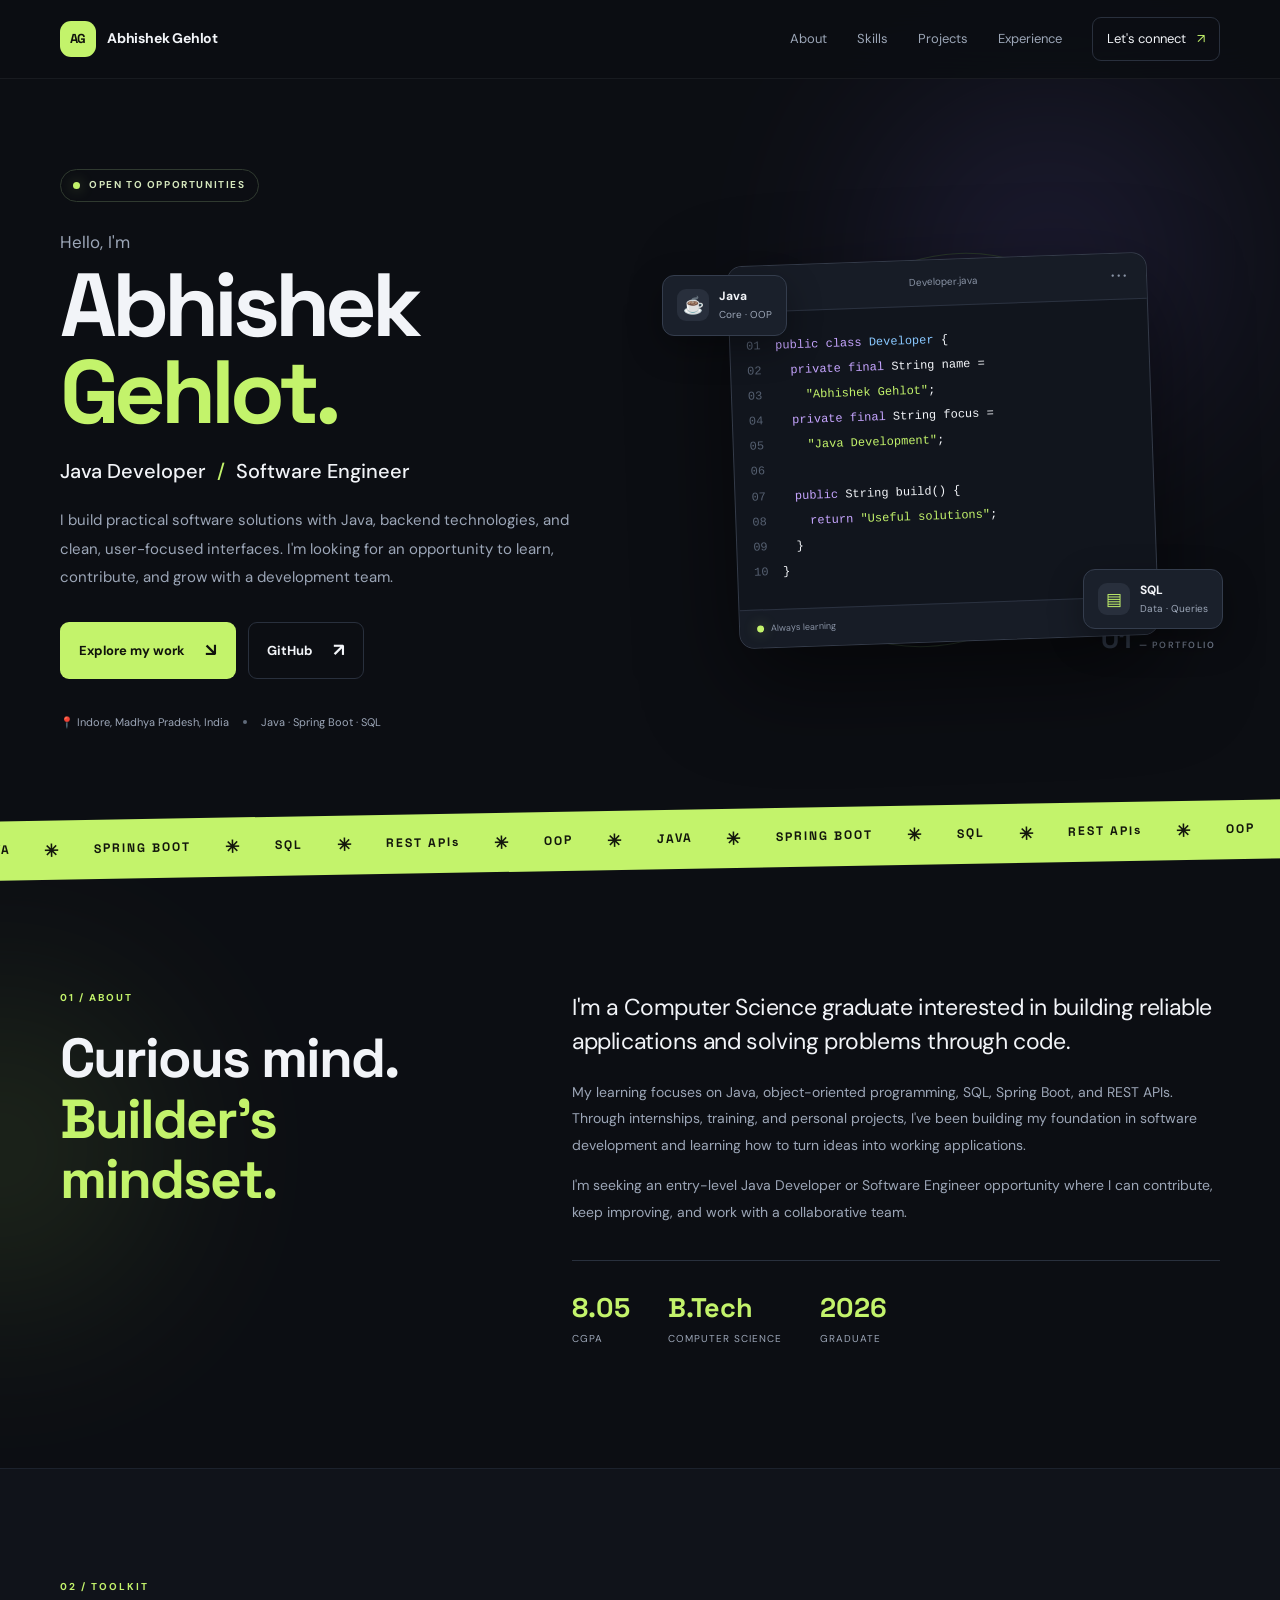
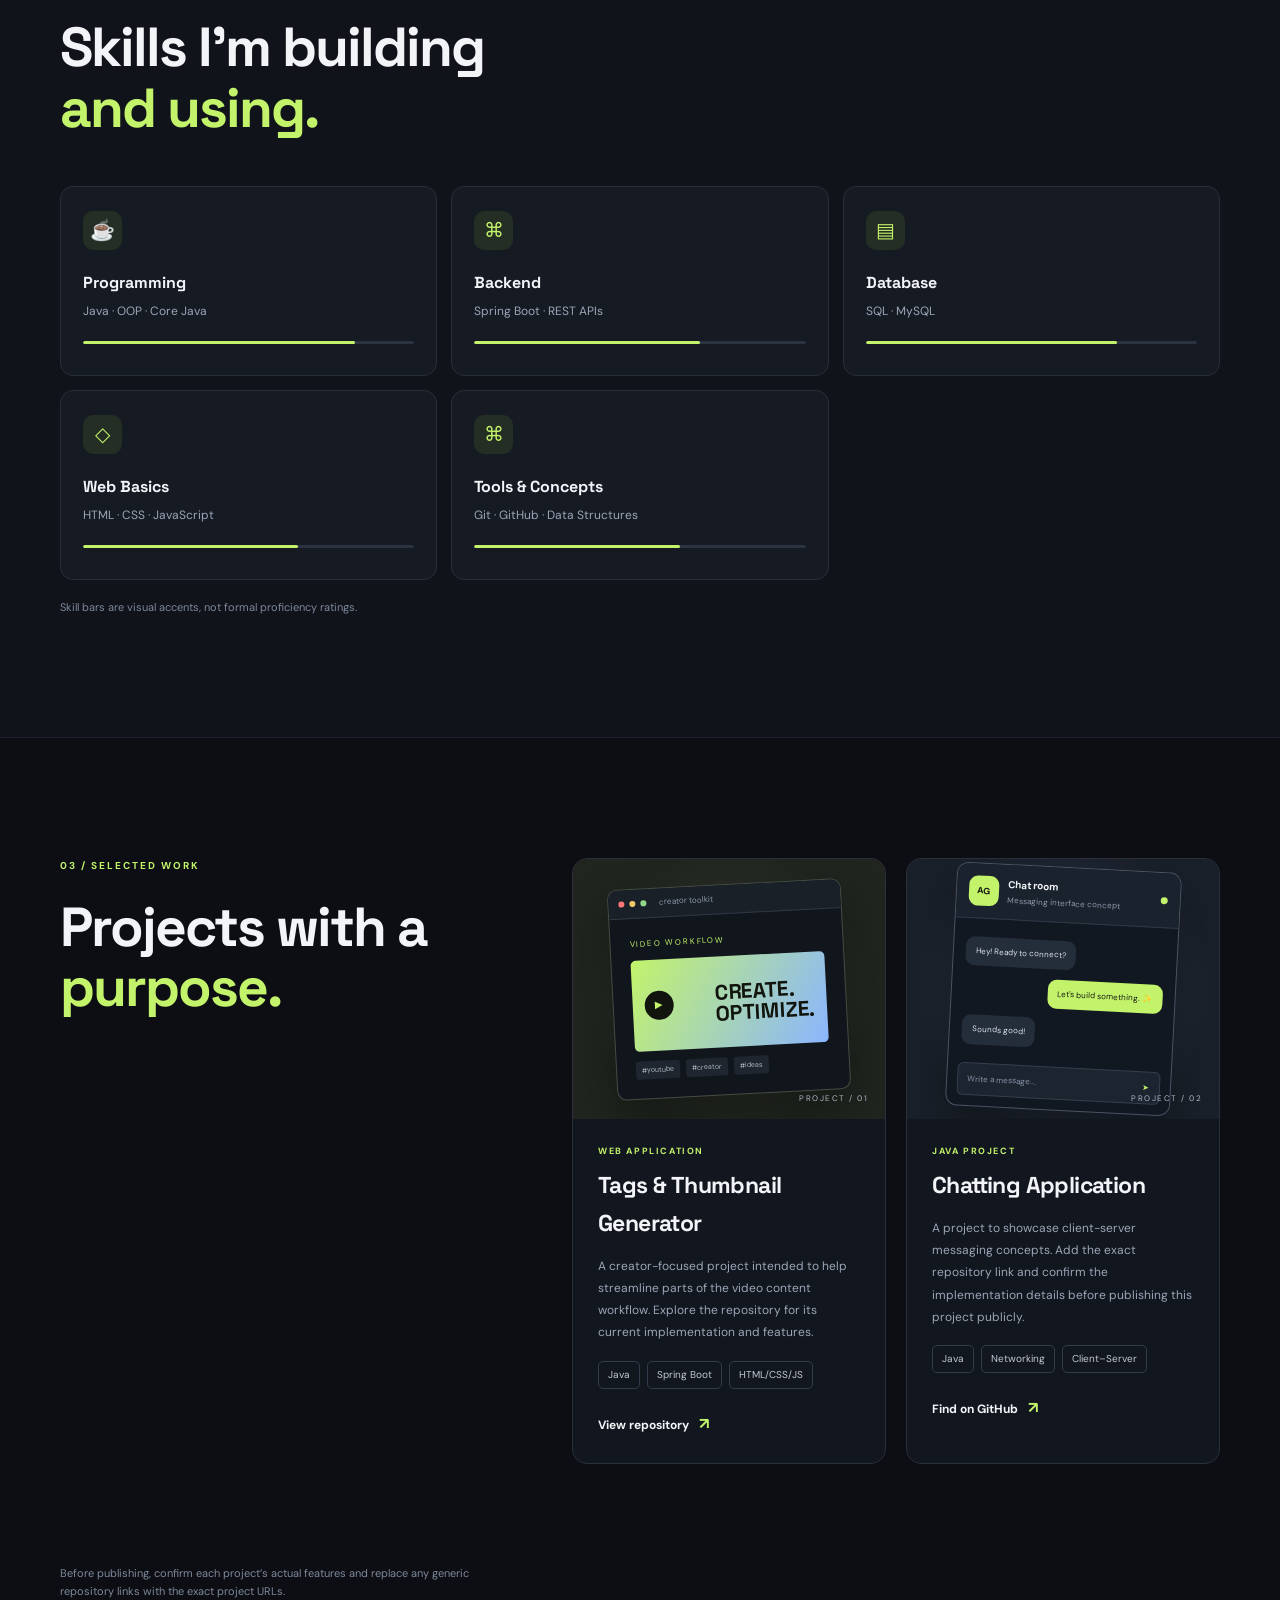
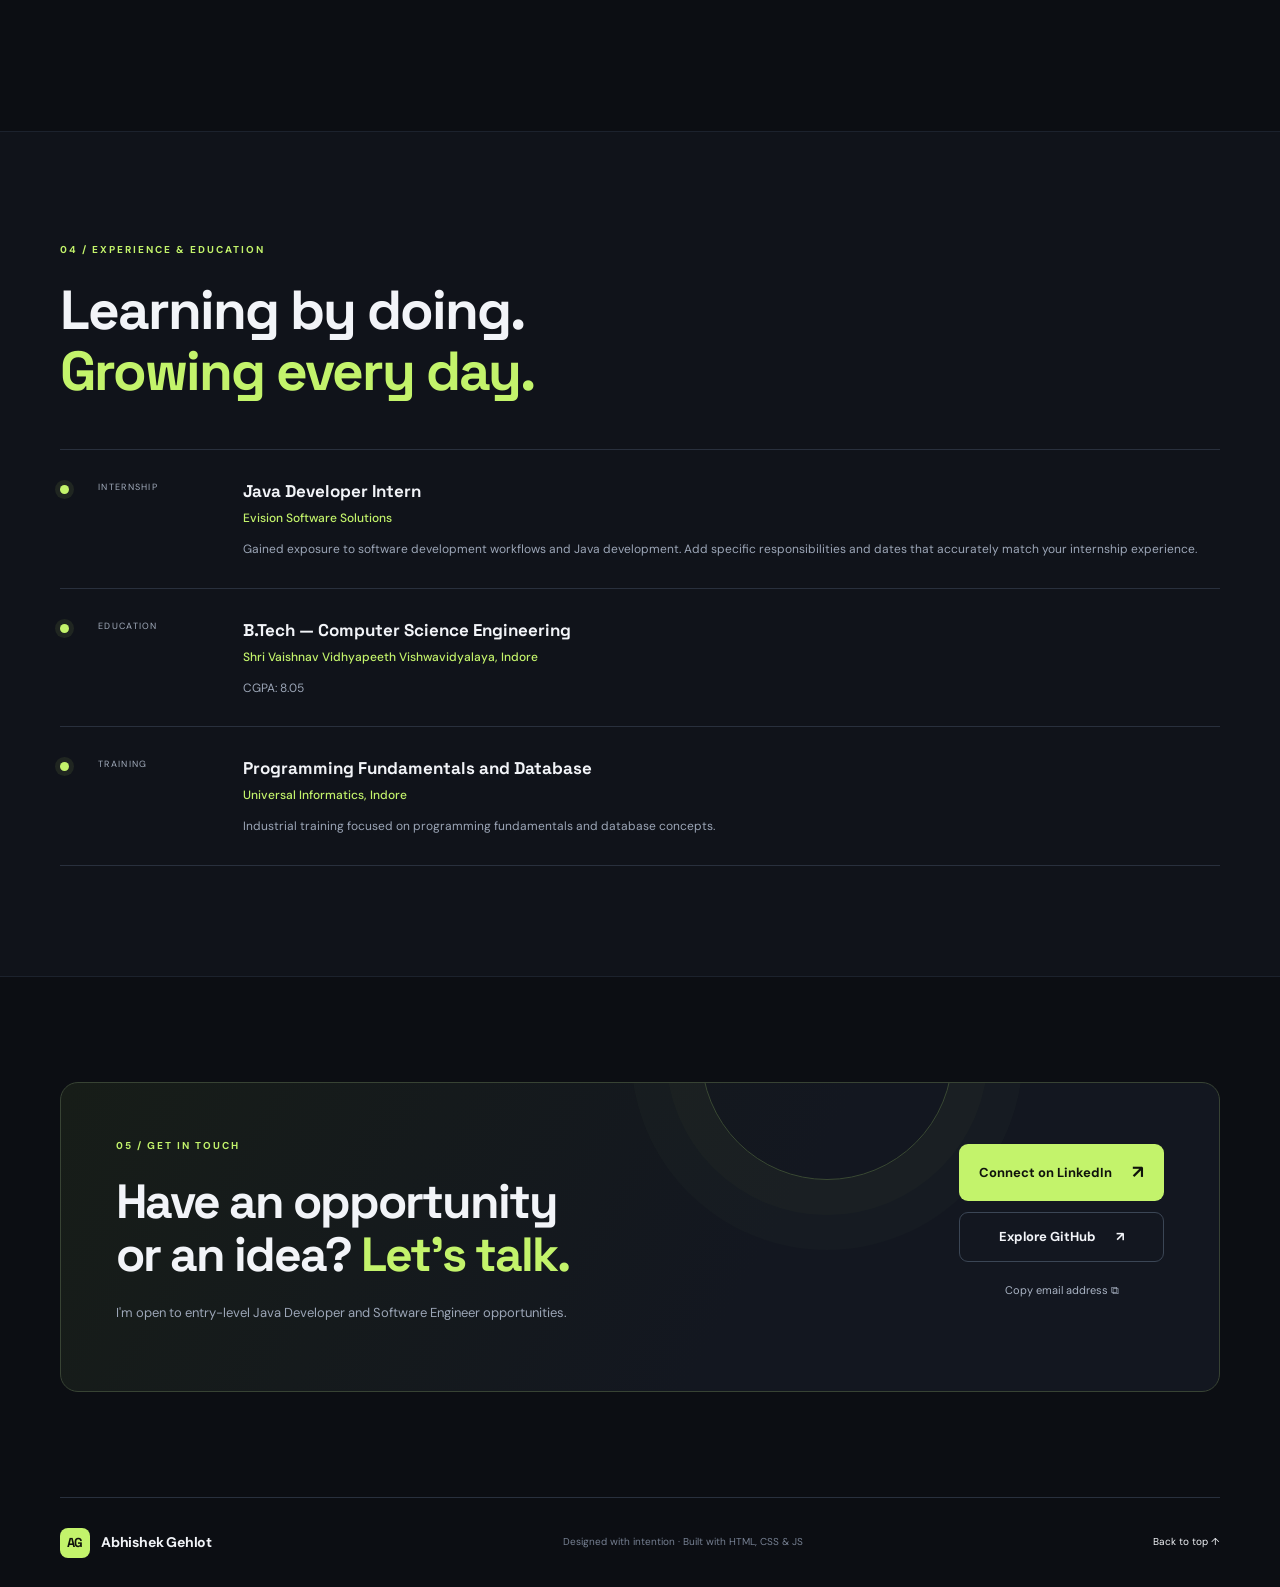
==== index.html @ 18deddd0 "Add files via upload" ====
<!DOCTYPE html>
<html lang="en">
<head>
  <meta charset="UTF-8" />
  <meta name="viewport" content="width=device-width, initial-scale=1.0" />
  <meta name="description" content="Abhishek Gehlot — Java Developer portfolio, skills, projects, and contact information." />
  <title>Abhishek Gehlot | Java Developer</title>
  <link rel="preconnect" href="https://fonts.googleapis.com">
  <link rel="preconnect" href="https://fonts.gstatic.com" crossorigin>
  <link href="https://fonts.googleapis.com/css2?family=DM+Sans:wght@400;500;600;700&family=Space+Grotesk:wght@400;500;600;700&display=swap" rel="stylesheet">
  <link rel="stylesheet" href="style.css" />
</head>
<body>
  <div class="page-glow glow-one"></div>
  <div class="page-glow glow-two"></div>
  <header class="site-header">
    <nav class="nav container" aria-label="Main navigation">
      <a class="brand" href="#home" aria-label="Abhishek Gehlot home"><span class="brand-mark">AG</span><span>Abhishek Gehlot</span></a>
      <button class="menu-toggle" id="menuToggle" aria-label="Open navigation" aria-expanded="false">☰</button>
      <div class="nav-links" id="navLinks">
        <a href="#about">About</a><a href="#skills">Skills</a><a href="#projects">Projects</a><a href="#experience">Experience</a>
        <a class="nav-cta" href="#contact">Let's connect <span>↗</span></a>
      </div>
    </nav>
  </header>

  <main>
    <section class="hero container" id="home">
      <div class="hero-copy">
        <div class="eyebrow"><span class="status-dot"></span> OPEN TO OPPORTUNITIES</div>
        <p class="hero-intro">Hello, I'm</p>
        <h1>Abhishek<br><span>Gehlot.</span></h1>
        <h2>Java Developer <span class="slash">/</span> Software Engineer</h2>
        <p class="hero-description">I build practical software solutions with Java, backend technologies, and clean, user-focused interfaces. I'm looking for an opportunity to learn, contribute, and grow with a development team.</p>
        <div class="hero-actions">
          <a class="button button-primary" href="#projects">Explore my work <span>↘</span></a>
          <a class="button button-quiet" href="https://github.com/abhishek-gehlot" target="_blank" rel="noreferrer">GitHub <span>↗</span></a>
        </div>
        <div class="hero-meta"><span>📍 Indore, Madhya Pradesh, India</span><span class="meta-divider"></span><span>Java · Spring Boot · SQL</span></div>
      </div>
      <div class="hero-art" aria-label="Decorative developer code card">
        <div class="orbit orbit-a"></div><div class="orbit orbit-b"></div>
        <div class="code-card">
          <div class="code-card-top"><div class="window-dots"><i></i><i></i><i></i></div><span>Developer.java</span><span class="code-menu">•••</span></div>
          <div class="code-body">
            <div><span class="line-no">01</span><span class="purple">public class</span> <span class="blue">Developer</span> {</div>
            <div><span class="line-no">02</span>&nbsp;&nbsp;<span class="purple">private final</span> String name =</div>
            <div><span class="line-no">03</span>&nbsp;&nbsp;&nbsp;&nbsp;<span class="green">"Abhishek Gehlot"</span>;</div>
            <div><span class="line-no">04</span>&nbsp;&nbsp;<span class="purple">private final</span> String focus =</div>
            <div><span class="line-no">05</span>&nbsp;&nbsp;&nbsp;&nbsp;<span class="green">"Java Development"</span>;</div>
            <div><span class="line-no">06</span></div>
            <div><span class="line-no">07</span>&nbsp;&nbsp;<span class="purple">public</span> String build() {</div>
            <div><span class="line-no">08</span>&nbsp;&nbsp;&nbsp;&nbsp;<span class="purple">return</span> <span class="green">"Useful solutions"</span>;</div>
            <div><span class="line-no">09</span>&nbsp;&nbsp;}</div>
            <div><span class="line-no">10</span>}</div>
          </div>
          <div class="code-card-bottom"><span><b class="pulse"></b> Always learning</span><span>UTF-8&nbsp; Java</span></div>
        </div>
        <div class="floating-chip chip-java"><span class="chip-icon">☕</span><span><b>Java</b><small>Core · OOP</small></span></div>
        <div class="floating-chip chip-sql"><span class="chip-icon">▤</span><span><b>SQL</b><small>Data · Queries</small></span></div>
        <div class="hero-number">01 <span>— PORTFOLIO</span></div>
      </div>
    </section>

    <section class="ticker" aria-label="Core technologies"><div class="ticker-track"><span>JAVA</span><i>✳</i><span>SPRING BOOT</span><i>✳</i><span>SQL</span><i>✳</i><span>REST APIs</span><i>✳</i><span>OOP</span><i>✳</i><span>JAVA</span><i>✳</i><span>SPRING BOOT</span><i>✳</i><span>SQL</span><i>✳</i><span>REST APIs</span><i>✳</i><span>OOP</span><i>✳</i></div></section>

    <section class="section container" id="about">
      <div class="section-heading"><p class="section-index">01 / ABOUT</p><h2>Curious mind.<br><span>Builder's mindset.</span></h2></div>
      <div class="about-content">
        <p class="about-lead">I'm a Computer Science graduate interested in building reliable applications and solving problems through code.</p>
        <p>My learning focuses on Java, object-oriented programming, SQL, Spring Boot, and REST APIs. Through internships, training, and personal projects, I've been building my foundation in software development and learning how to turn ideas into working applications.</p>
        <p>I'm seeking an entry-level Java Developer or Software Engineer opportunity where I can contribute, keep improving, and work with a collaborative team.</p>
        <div class="about-facts"><div><span class="fact-number">8.05</span><span class="fact-label">CGPA</span></div><div><span class="fact-number">B.Tech</span><span class="fact-label">Computer Science</span></div><div><span class="fact-number">2026</span><span class="fact-label">Graduate</span></div></div>
      </div>
    </section>

    <section class="section section-muted" id="skills">
      <div class="container">
        <div class="section-heading"><p class="section-index">02 / TOOLKIT</p><h2>Skills I’m building<br><span>and using.</span></h2></div>
        <div class="skills-grid">
          <article class="skill-card"><div class="skill-icon">☕</div><h3>Programming</h3><p>Java · OOP · Core Java</p><div class="skill-line"><span style="width:82%"></span></div></article>
          <article class="skill-card"><div class="skill-icon">⌘</div><h3>Backend</h3><p>Spring Boot · REST APIs</p><div class="skill-line"><span style="width:68%"></span></div></article>
          <article class="skill-card"><div class="skill-icon">▤</div><h3>Database</h3><p>SQL · MySQL</p><div class="skill-line"><span style="width:76%"></span></div></article>
          <article class="skill-card"><div class="skill-icon">◇</div><h3>Web Basics</h3><p>HTML · CSS · JavaScript</p><div class="skill-line"><span style="width:65%"></span></div></article>
          <article class="skill-card"><div class="skill-icon">⌘</div><h3>Tools & Concepts</h3><p>Git · GitHub · Data Structures</p><div class="skill-line"><span style="width:62%"></span></div></article>
        </div>
        <p class="small-note">Skill bars are visual accents, not formal proficiency ratings.</p>
      </div>
    </section>

    <section class="section container" id="projects">
      <div class="section-heading"><p class="section-index">03 / SELECTED WORK</p><h2>Projects with a<br><span>purpose.</span></h2></div>
      <div class="projects-grid">
        <article class="project-card project-featured">
          <div class="project-visual visual-generator"><div class="visual-window"><div class="visual-window-bar"><i></i><i></i><i></i><span>creator toolkit</span></div><div class="visual-content"><div class="visual-label">VIDEO WORKFLOW</div><div class="thumbnail-mock"><span class="play">▶</span><div><b>CREATE.</b><b>OPTIMIZE.</b></div></div><div class="tag-row"><span>#youtube</span><span>#creator</span><span>#ideas</span></div></div></div><span class="visual-corner">PROJECT / 01</span></div>
          <div class="project-info"><div class="project-type">WEB APPLICATION</div><h3>Tags & Thumbnail Generator</h3><p>A creator-focused project intended to help streamline parts of the video content workflow. Explore the repository for its current implementation and features.</p><div class="tag-list"><span>Java</span><span>Spring Boot</span><span>HTML/CSS/JS</span></div><a class="text-link" href="https://github.com/abhishek-gehlot/Tags_And_Thumbnail_Generator" target="_blank" rel="noreferrer">View repository <span>↗</span></a></div>
        </article>
        <article class="project-card">
          <div class="project-visual visual-chat"><div class="chat-window"><div class="chat-head"><span class="chat-avatar">AG</span><div><b>Chat room</b><small>Messaging interface concept</small></div><span class="chat-status"></span></div><div class="chat-messages"><div class="bubble bubble-left">Hey! Ready to connect?</div><div class="bubble bubble-right">Let's build something. ✨</div><div class="bubble bubble-left short">Sounds good!</div></div><div class="chat-input">Write a message... <span>➤</span></div></div><span class="visual-corner">PROJECT / 02</span></div>
          <div class="project-info"><div class="project-type">JAVA PROJECT</div><h3>Chatting Application</h3><p>A project to showcase client-server messaging concepts. Add the exact repository link and confirm the implementation details before publishing this project publicly.</p><div class="tag-list"><span>Java</span><span>Networking</span><span>Client–Server</span></div><a class="text-link" href="https://github.com/abhishek-gehlot" target="_blank" rel="noreferrer">Find on GitHub <span>↗</span></a></div>
        </article>
      </div>
      <p class="project-disclaimer">Before publishing, confirm each project’s actual features and replace any generic repository links with the exact project URLs.</p>
    </section>

    <section class="section section-muted" id="experience">
      <div class="container">
        <div class="section-heading"><p class="section-index">04 / EXPERIENCE & EDUCATION</p><h2>Learning by doing.<br><span>Growing every day.</span></h2></div>
        <div class="timeline">
          <article class="timeline-item"><div class="timeline-marker"></div><div class="timeline-date">INTERNSHIP</div><div class="timeline-body"><h3>Java Developer Intern</h3><h4>Evision Software Solutions</h4><p>Gained exposure to software development workflows and Java development. Add specific responsibilities and dates that accurately match your internship experience.</p></div></article>
          <article class="timeline-item"><div class="timeline-marker"></div><div class="timeline-date">EDUCATION</div><div class="timeline-body"><h3>B.Tech — Computer Science Engineering</h3><h4>Shri Vaishnav Vidhyapeeth Vishwavidyalaya, Indore</h4><p>CGPA: 8.05</p></div></article>
          <article class="timeline-item"><div class="timeline-marker"></div><div class="timeline-date">TRAINING</div><div class="timeline-body"><h3>Programming Fundamentals and Database</h3><h4>Universal Informatics, Indore</h4><p>Industrial training focused on programming fundamentals and database concepts.</p></div></article>
        </div>
      </div>
    </section>

    <section class="contact-section container" id="contact">
      <div class="contact-card"><div><p class="section-index">05 / GET IN TOUCH</p><h2>Have an opportunity<br>or an idea? <span>Let's talk.</span></h2><p class="contact-copy">I'm open to entry-level Java Developer and Software Engineer opportunities.</p></div><div class="contact-actions"><a class="button button-primary" href="https://www.linkedin.com/in/abhishek-gehlot-68874925b/" target="_blank" rel="noreferrer">Connect on LinkedIn <span>↗</span></a><a class="button button-outline" href="https://github.com/abhishek-gehlot" target="_blank" rel="noreferrer">Explore GitHub <span>↗</span></a><button class="copy-email" id="copyEmail" type="button" data-email="ADD_YOUR_EMAIL_HERE">Copy email address ⧉</button><p class="copy-status" id="copyStatus" aria-live="polite"></p></div></div>
    </section>
  </main>

  <footer class="footer container"><a class="brand" href="#home"><span class="brand-mark">AG</span><span>Abhishek Gehlot</span></a><span>Designed with intention · Built with HTML, CSS & JS</span><a href="#home" class="back-top">Back to top ↑</a></footer>
  <script src="script.js"></script>
</body>
</html>
---- style.css ----
:root{--bg:#0c0e13;--panel:#131720;--panel2:#171c26;--text:#f2f4f8;--muted:#9ca6b7;--line:#29303d;--accent:#c3f36b;--accent2:#91b7ff;--purple:#b7a1ff;--max:1160px}
*{box-sizing:border-box}html{scroll-behavior:smooth;scroll-padding-top:90px}body{margin:0;background:var(--bg);color:var(--text);font-family:'DM Sans',sans-serif;line-height:1.65;overflow-x:hidden}a{color:inherit;text-decoration:none}.container{width:min(var(--max),calc(100% - 48px));margin-inline:auto}.page-glow{position:absolute;pointer-events:none;filter:blur(100px);opacity:.12;border-radius:50%;z-index:-1}.glow-one{width:360px;height:360px;background:#8f78ff;top:80px;right:4%}.glow-two{width:300px;height:300px;background:#b5ef5c;top:1000px;left:-150px}.site-header{position:sticky;top:0;z-index:20;background:rgba(12,14,19,.82);backdrop-filter:blur(18px);border-bottom:1px solid rgba(255,255,255,.06)}.nav{height:78px;display:flex;align-items:center;justify-content:space-between}.brand{display:inline-flex;align-items:center;gap:11px;font-weight:700;font-size:14px;letter-spacing:-.2px}.brand-mark{display:grid;place-items:center;width:36px;height:36px;background:var(--accent);color:#10130c;border-radius:11px;font-family:'Space Grotesk';font-weight:700;font-size:13px}.nav-links{display:flex;align-items:center;gap:30px;font-size:13px;color:var(--muted)}.nav-links a:hover,.text-link:hover{color:var(--accent)}.nav-cta{color:var(--text)!important;border:1px solid var(--line);padding:10px 14px;border-radius:9px}.nav-cta span{color:var(--accent);margin-left:8px}.menu-toggle{display:none;background:none;color:var(--text);border:1px solid var(--line);border-radius:8px;padding:8px 11px;font-size:20px}.hero{min-height:670px;padding-top:90px;padding-bottom:80px;display:grid;grid-template-columns:1fr 1fr;gap:50px;align-items:center}.eyebrow{display:inline-flex;align-items:center;gap:9px;border:1px solid #303a30;border-radius:100px;padding:7px 12px;font-size:10px;letter-spacing:1.6px;color:#d5e7bd;font-weight:700}.status-dot,.pulse{width:7px;height:7px;border-radius:50%;background:var(--accent);display:inline-block;box-shadow:0 0 14px #c3f36b66}.hero-intro{margin:26px 0 0;color:var(--muted);font-size:17px}.hero h1{font-family:'Space Grotesk',sans-serif;font-size:clamp(58px,7vw,92px);line-height:.98;letter-spacing:-5px;margin:6px 0 18px;font-weight:700}.hero h1 span{color:var(--accent)}.hero h2{font-size:20px;font-weight:500;margin:0 0 18px}.slash{color:var(--accent);padding:0 6px}.hero-description{max-width:510px;color:var(--muted);font-size:15px;line-height:1.9}.hero-actions{display:flex;gap:12px;margin-top:30px;flex-wrap:wrap}.button{display:inline-flex;align-items:center;justify-content:center;gap:20px;padding:13px 18px;border-radius:9px;font-size:13px;font-weight:700;transition:transform .2s,background .2s;border:1px solid transparent}.button:hover{transform:translateY(-2px)}.button-primary{background:var(--accent);color:#10130c}.button-primary:hover{background:#d2ff81}.button-quiet{border-color:var(--line);color:var(--text)}.button-quiet span,.button-primary span{font-size:18px}.hero-meta{display:flex;align-items:center;gap:14px;flex-wrap:wrap;margin-top:34px;font-size:11px;color:var(--muted)}.meta-divider{height:4px;width:4px;background:#606a7a;border-radius:50%}.hero-art{position:relative;min-height:430px;display:grid;place-items:center}.orbit{position:absolute;border:1px solid #303748;border-radius:50%;transform:rotate(-20deg)}.orbit-a{width:410px;height:300px}.orbit-b{width:360px;height:410px;transform:rotate(35deg);border-color:#29372a}.code-card{position:relative;z-index:2;width:min(100%,420px);background:#11151d;border:1px solid #343b49;border-radius:15px;box-shadow:0 35px 90px #0008;overflow:hidden;transform:rotate(-2deg)}.code-card-top,.code-card-bottom{display:flex;align-items:center;justify-content:space-between;padding:14px 17px;background:#171c26;border-bottom:1px solid #2b3240;font-size:10px;color:#8993a5}.window-dots{display:flex;gap:5px}.window-dots i,.visual-window-bar i{width:7px;height:7px;border-radius:50%;background:#fb7777}.window-dots i:nth-child(2),.visual-window-bar i:nth-child(2){background:#f4c96b}.window-dots i:nth-child(3),.visual-window-bar i:nth-child(3){background:#92d88a}.code-menu{letter-spacing:2px}.code-body{padding:22px 16px 24px;font:12px/2.1 ui-monospace,SFMono-Regular,Consolas,monospace;white-space:nowrap;overflow:hidden}.line-no{display:inline-block;width:29px;color:#566071;user-select:none}.purple{color:#c6a5ff}.blue{color:#89c8ff}.green{color:#c3f36b}.code-card-bottom{border:0;border-top:1px solid #2b3240;padding:11px 17px;font-size:9px}.code-card-bottom span:first-child{display:flex;align-items:center;gap:7px}.floating-chip{position:absolute;z-index:3;display:flex;align-items:center;gap:10px;padding:11px 14px;background:#1a202b;border:1px solid #343d4d;border-radius:12px;box-shadow:0 12px 35px #0005}.floating-chip b,.floating-chip small{display:block}.floating-chip b{font-size:12px}.floating-chip small{font-size:10px;color:var(--muted)}.chip-icon{display:grid;place-items:center;width:32px;height:32px;background:#282f3c;border-radius:9px;color:var(--accent);font-size:17px}.chip-java{top:40px;left:-3px}.chip-sql{bottom:36px;right:-3px}.hero-number{position:absolute;bottom:4px;right:5px;font-family:'Space Grotesk';font-size:28px;font-weight:700;color:#394354}.hero-number span{font-family:'DM Sans';font-size:9px;letter-spacing:1.5px;color:#778193;font-weight:600}.ticker{overflow:hidden;background:var(--accent);color:#13170c;padding:15px 0;transform:rotate(-1deg) scale(1.02);width:102%;margin-left:-1%;}.ticker-track{display:flex;align-items:center;justify-content:space-around;gap:32px;white-space:nowrap;font-family:'Space Grotesk';font-size:12px;font-weight:700;letter-spacing:1.8px}.ticker i{font-style:normal;font-size:17px}.section{padding-top:120px;padding-bottom:120px;display:grid;grid-template-columns:.8fr 1.2fr;gap:80px}.section-heading .section-index,.section-index{font-size:10px;letter-spacing:2px;color:var(--accent);font-weight:700;margin:0 0 22px}.section-heading h2,.contact-card h2{font-family:'Space Grotesk';font-size:clamp(36px,4.4vw,55px);line-height:1.1;letter-spacing:-2px;margin:0}.section-heading h2 span,.contact-card h2 span{color:var(--accent)}.about-content{max-width:650px}.about-lead{font-size:23px;line-height:1.5;letter-spacing:-.4px;margin:0 0 20px}.about-content p:not(.about-lead){color:var(--muted);font-size:14px;line-height:1.9}.about-facts{display:flex;gap:38px;margin-top:35px;padding-top:25px;border-top:1px solid var(--line)}.about-facts>div{display:flex;flex-direction:column}.fact-number{font-family:'Space Grotesk';font-size:27px;font-weight:700;color:var(--accent)}.fact-label{font-size:10px;letter-spacing:1px;color:var(--muted);text-transform:uppercase}.section-muted{display:block;background:#10131a;border-block:1px solid #1c222d;padding-block:110px}.section-muted .section-heading{margin-bottom:48px}.skills-grid{display:grid;grid-template-columns:repeat(3,1fr);gap:14px}.skill-card{background:#151a23;border:1px solid #282f3b;border-radius:13px;padding:24px 22px;min-height:190px;transition:border-color .2s,transform .2s}.skill-card:hover{border-color:#647a4b;transform:translateY(-3px)}.skill-icon{display:grid;place-items:center;width:39px;height:39px;border-radius:10px;background:#252e24;color:var(--accent);font-size:20px;margin-bottom:20px}.skill-card h3{font-family:'Space Grotesk';font-size:16px;margin:0 0 6px}.skill-card p{font-size:12px;color:var(--muted);margin:0 0 19px}.skill-line{height:3px;background:#2c3340;border-radius:9px;overflow:hidden}.skill-line span{height:100%;display:block;background:var(--accent);border-radius:9px}.small-note,.project-disclaimer{font-size:11px;color:#7e899b;margin-top:18px}.section-muted .section-heading h2{margin-bottom:0}.projects-grid{display:grid;grid-template-columns:1fr 1fr;gap:20px}.project-card{border:1px solid #29303c;border-radius:15px;overflow:hidden;background:#12161e;transition:transform .2s,border-color .2s}.project-card:hover{transform:translateY(-4px);border-color:#485642}.project-visual{height:260px;position:relative;display:grid;place-items:center;overflow:hidden}.visual-generator{background:radial-gradient(circle at 50% 50%,#343b31,#20251f 70%)}.visual-window{width:75%;background:#11151c;border:1px solid #454c43;border-radius:10px;overflow:hidden;box-shadow:0 20px 45px #0005;transform:rotate(-3deg)}.visual-window-bar{height:29px;background:#1a2028;border-bottom:1px solid #303744;display:flex;align-items:center;gap:5px;padding:0 10px}.visual-window-bar i{width:6px;height:6px;border-radius:50%}.visual-window-bar span{font-size:8px;color:#8d98a9;margin-left:8px}.visual-content{padding:19px}.visual-label{font-size:8px;color:var(--accent);letter-spacing:1.8px;margin-bottom:10px}.thumbnail-mock{height:91px;background:linear-gradient(120deg,#c3f36b,#8bb5ff);border-radius:5px;display:flex;align-items:center;justify-content:space-between;padding:12px;color:#11150d}.thumbnail-mock div{display:flex;flex-direction:column;font-family:'Space Grotesk';font-size:21px;line-height:1}.play{width:29px;height:29px;display:grid;place-items:center;border-radius:50%;background:#11150d;color:var(--accent);font-size:10px}.tag-row{display:flex;gap:6px;margin-top:10px}.tag-row span{font-size:7px;color:#aab5c4;background:#202630;border-radius:3px;padding:3px 6px}.visual-corner{position:absolute;bottom:14px;right:17px;font-size:8px;letter-spacing:1.5px;color:#b0b7c5}.visual-chat{background:radial-gradient(circle at 50% 50%,#30394c,#1a202a 75%)}.chat-window{width:72%;border:1px solid #4a5364;border-radius:12px;background:#121821;box-shadow:0 20px 45px #0005;overflow:hidden;transform:rotate(3deg)}.chat-head{display:flex;align-items:center;gap:9px;padding:12px;background:#1a222e;border-bottom:1px solid #303949}.chat-avatar{display:grid;place-items:center;width:30px;height:30px;border-radius:9px;background:var(--accent);color:#15180f;font-size:9px;font-weight:700}.chat-head b,.chat-head small{display:block}.chat-head b{font-size:10px}.chat-head small{font-size:8px;color:#8e99aa}.chat-status{margin-left:auto;width:7px;height:7px;background:var(--accent);border-radius:50%}.chat-messages{padding:18px 12px;min-height:116px;display:flex;flex-direction:column;gap:10px}.bubble{padding:8px 10px;border-radius:9px;font-size:8px;max-width:85%}.bubble-left{align-self:flex-start;background:#242d3a;color:#dce3ed}.bubble-right{align-self:flex-end;background:#c3f36b;color:#171b10}.bubble.short{max-width:55%}.chat-input{margin:0 10px 10px;padding:9px;background:#1c2430;border:1px solid #343e4e;border-radius:6px;color:#8793a5;font-size:8px;display:flex;justify-content:space-between}.chat-input span{color:var(--accent)}.project-info{padding:25px}.project-type{font-size:9px;letter-spacing:1.6px;color:var(--accent);font-weight:700}.project-info h3{font-family:'Space Grotesk';font-size:23px;letter-spacing:-.6px;margin:8px 0}.project-info p{font-size:12px;color:var(--muted);line-height:1.85;min-height:67px}.tag-list{display:flex;gap:7px;flex-wrap:wrap;margin:17px 0 22px}.tag-list span{font-size:10px;padding:5px 9px;border:1px solid #333c4b;border-radius:5px;color:#c1c9d6}.text-link{font-size:12px;font-weight:700}.text-link span{color:var(--accent);margin-left:7px;font-size:16px}.project-disclaimer{margin-top:20px}.timeline{border-top:1px solid var(--line)}.timeline-item{display:grid;grid-template-columns:18px 125px 1fr;gap:20px;padding:27px 0;border-bottom:1px solid var(--line);position:relative}.timeline-marker{width:9px;height:9px;border-radius:50%;background:var(--accent);margin-top:8px;box-shadow:0 0 0 5px #c3f36b16}.timeline-date{font-size:9px;letter-spacing:1.3px;color:#a3adbd;padding-top:3px}.timeline-body h3{font-family:'Space Grotesk';font-size:17px;margin:0 0 4px}.timeline-body h4{font-size:12px;color:var(--accent);font-weight:500;margin:0 0 10px}.timeline-body p{font-size:12px;color:var(--muted);margin:0;line-height:1.8}.contact-section{padding-block:105px}.contact-card{border:1px solid #384334;background:linear-gradient(120deg,#171d18,#131720 60%);border-radius:18px;padding:55px;display:flex;align-items:center;justify-content:space-between;gap:35px;position:relative;overflow:hidden}.contact-card:after{content:"";position:absolute;width:250px;height:250px;border:1px solid #3a4933;border-radius:50%;right:23%;top:-155px;box-shadow:0 0 0 35px #c3f36b05,0 0 0 70px #c3f36b04;pointer-events:none}.contact-card h2{font-size:clamp(33px,4vw,48px)}.contact-copy{font-size:13px;color:var(--muted);margin-top:20px}.contact-actions{display:flex;flex-direction:column;gap:11px;min-width:205px;z-index:1}.button-outline{border-color:#3b4655}.copy-email{background:transparent;border:0;color:#aab4c4;font:inherit;font-size:11px;cursor:pointer;padding:8px}.copy-email:hover{color:var(--accent)}.copy-status{font-size:10px;color:var(--accent);text-align:center;min-height:12px;margin:0}.footer{border-top:1px solid var(--line);min-height:90px;display:flex;align-items:center;justify-content:space-between;gap:20px;color:#778193;font-size:10px}.footer .brand{color:var(--text)}.footer .brand-mark{width:30px;height:30px;border-radius:8px}.back-top{color:var(--text)}
@media(max-width:850px){.hero{grid-template-columns:1fr;gap:30px;padding-top:65px}.hero-copy{max-width:650px}.hero-art{min-height:390px;max-width:600px;width:100%;margin:auto}.section{grid-template-columns:1fr;gap:32px;padding-block:85px}.section-heading h2 br{display:none}.skills-grid{grid-template-columns:repeat(2,1fr)}.contact-card{padding:38px;align-items:flex-start;flex-direction:column}.contact-actions{width:100%;max-width:300px}.projects-grid{gap:14px}.project-visual{height:220px}}
@media(max-width:600px){.container{width:calc(100% - 34px)}.nav{height:68px}.menu-toggle{display:block}.nav-links{display:none;position:absolute;top:68px;left:0;right:0;background:#11151d;border-bottom:1px solid var(--line);padding:18px 24px 24px;flex-direction:column;align-items:stretch;gap:18px}.nav-links.open{display:flex}.nav-cta{text-align:center}.hero{padding-top:55px;padding-bottom:55px;min-height:auto}.hero h1{font-size:64px;letter-spacing:-3.5px}.hero h2{font-size:17px}.hero-description{font-size:13px}.hero-art{min-height:340px}.code-card{width:92%}.code-body{font-size:10px;padding:17px 10px}.line-no{width:23px}.orbit-a{width:300px;height:235px}.orbit-b{width:275px;height:330px}.chip-java{top:7px;left:0}.chip-sql{bottom:15px;right:0}.floating-chip{padding:8px 10px}.chip-icon{width:27px;height:27px}.hero-number{font-size:21px;bottom:-4px}.ticker{padding:12px 0}.ticker-track{justify-content:flex-start;gap:22px;font-size:10px}.section{padding-block:75px}.section-heading h2,.contact-card h2{font-size:39px}.about-lead{font-size:19px}.about-facts{gap:22px}.fact-number{font-size:23px}.fact-label{font-size:8px}.section-muted{padding-block:75px}.skills-grid{grid-template-columns:1fr 1fr;gap:10px}.skill-card{padding:17px 14px;min-height:175px}.skill-card h3{font-size:14px}.skill-card p{font-size:10px}.skill-icon{margin-bottom:14px}.projects-grid{grid-template-columns:1fr}.project-visual{height:235px}.project-info{padding:22px}.project-info p{min-height:auto}.timeline-item{grid-template-columns:12px 1fr;gap:12px}.timeline-date{grid-column:2}.timeline-body{grid-column:2}.contact-section{padding-block:65px}.contact-card{padding:27px 22px}.footer{padding-block:20px;flex-wrap:wrap}.footer>span{order:3;width:100%}}
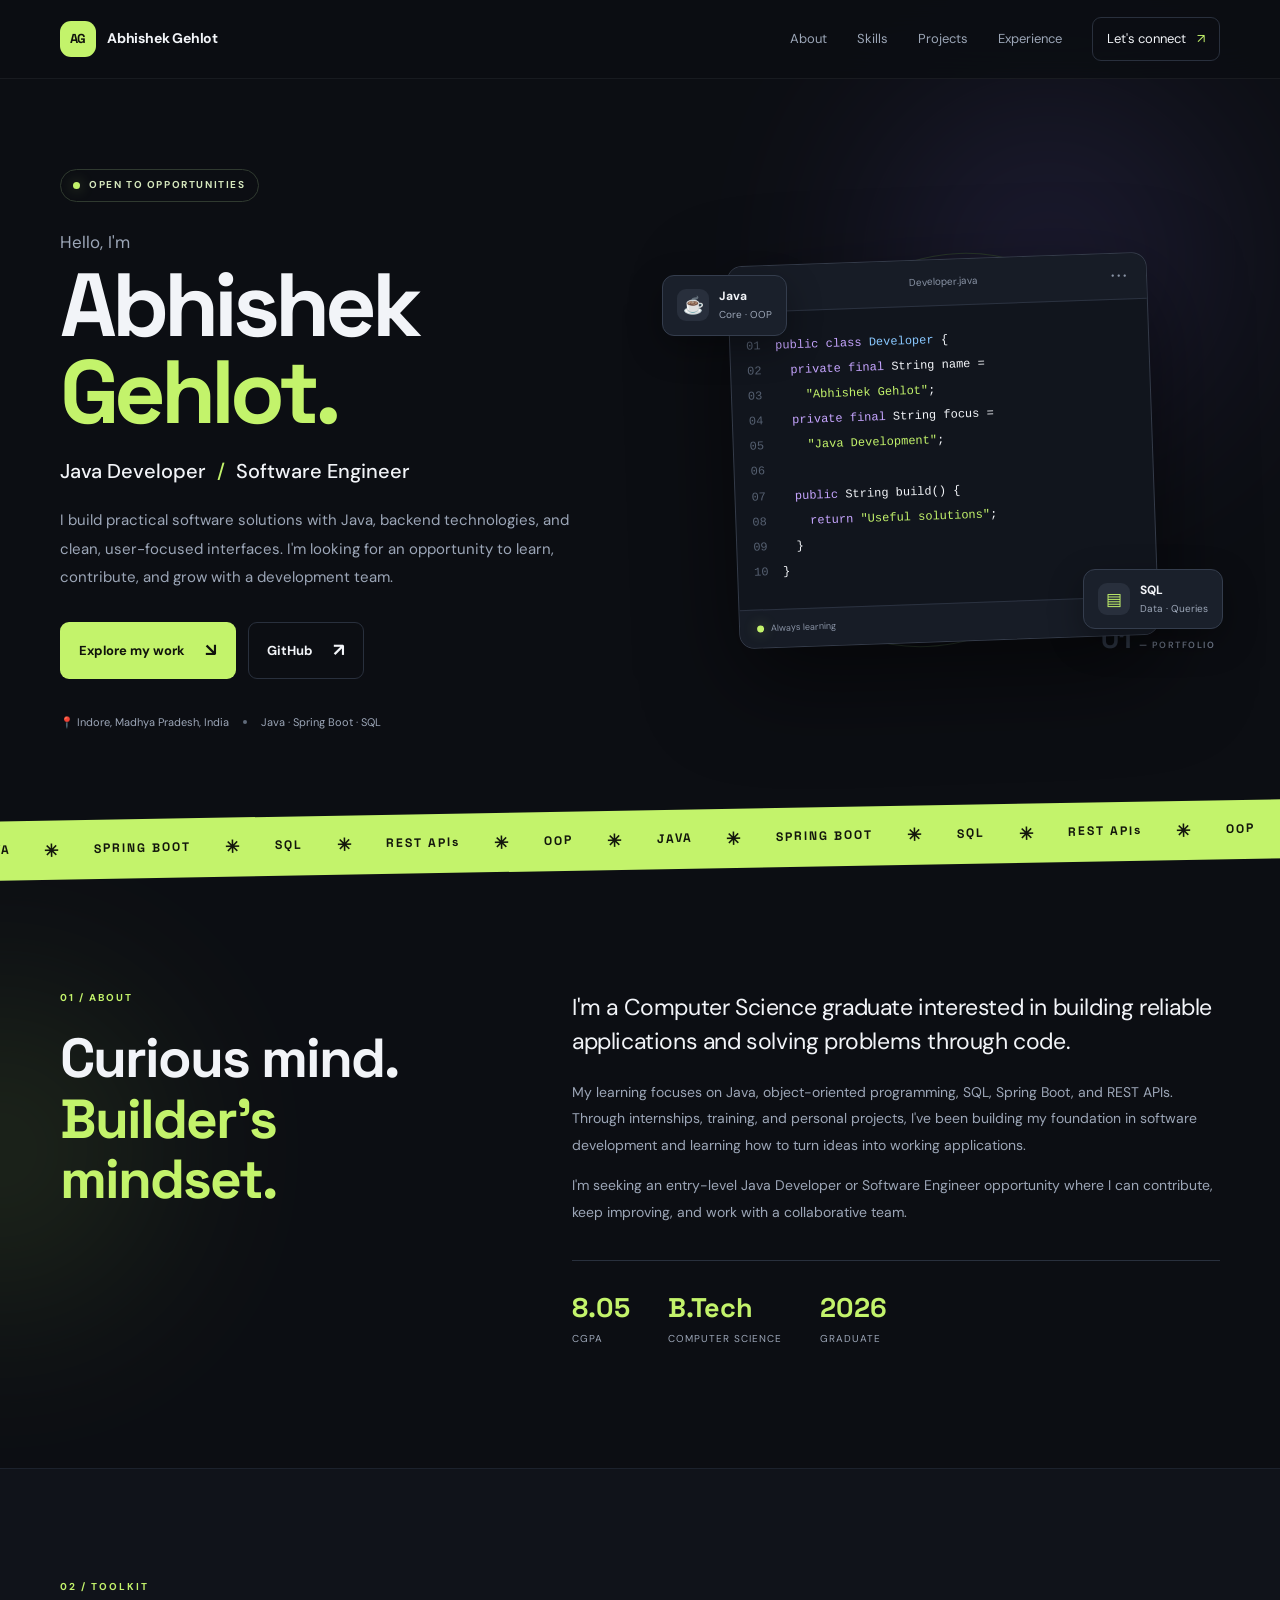
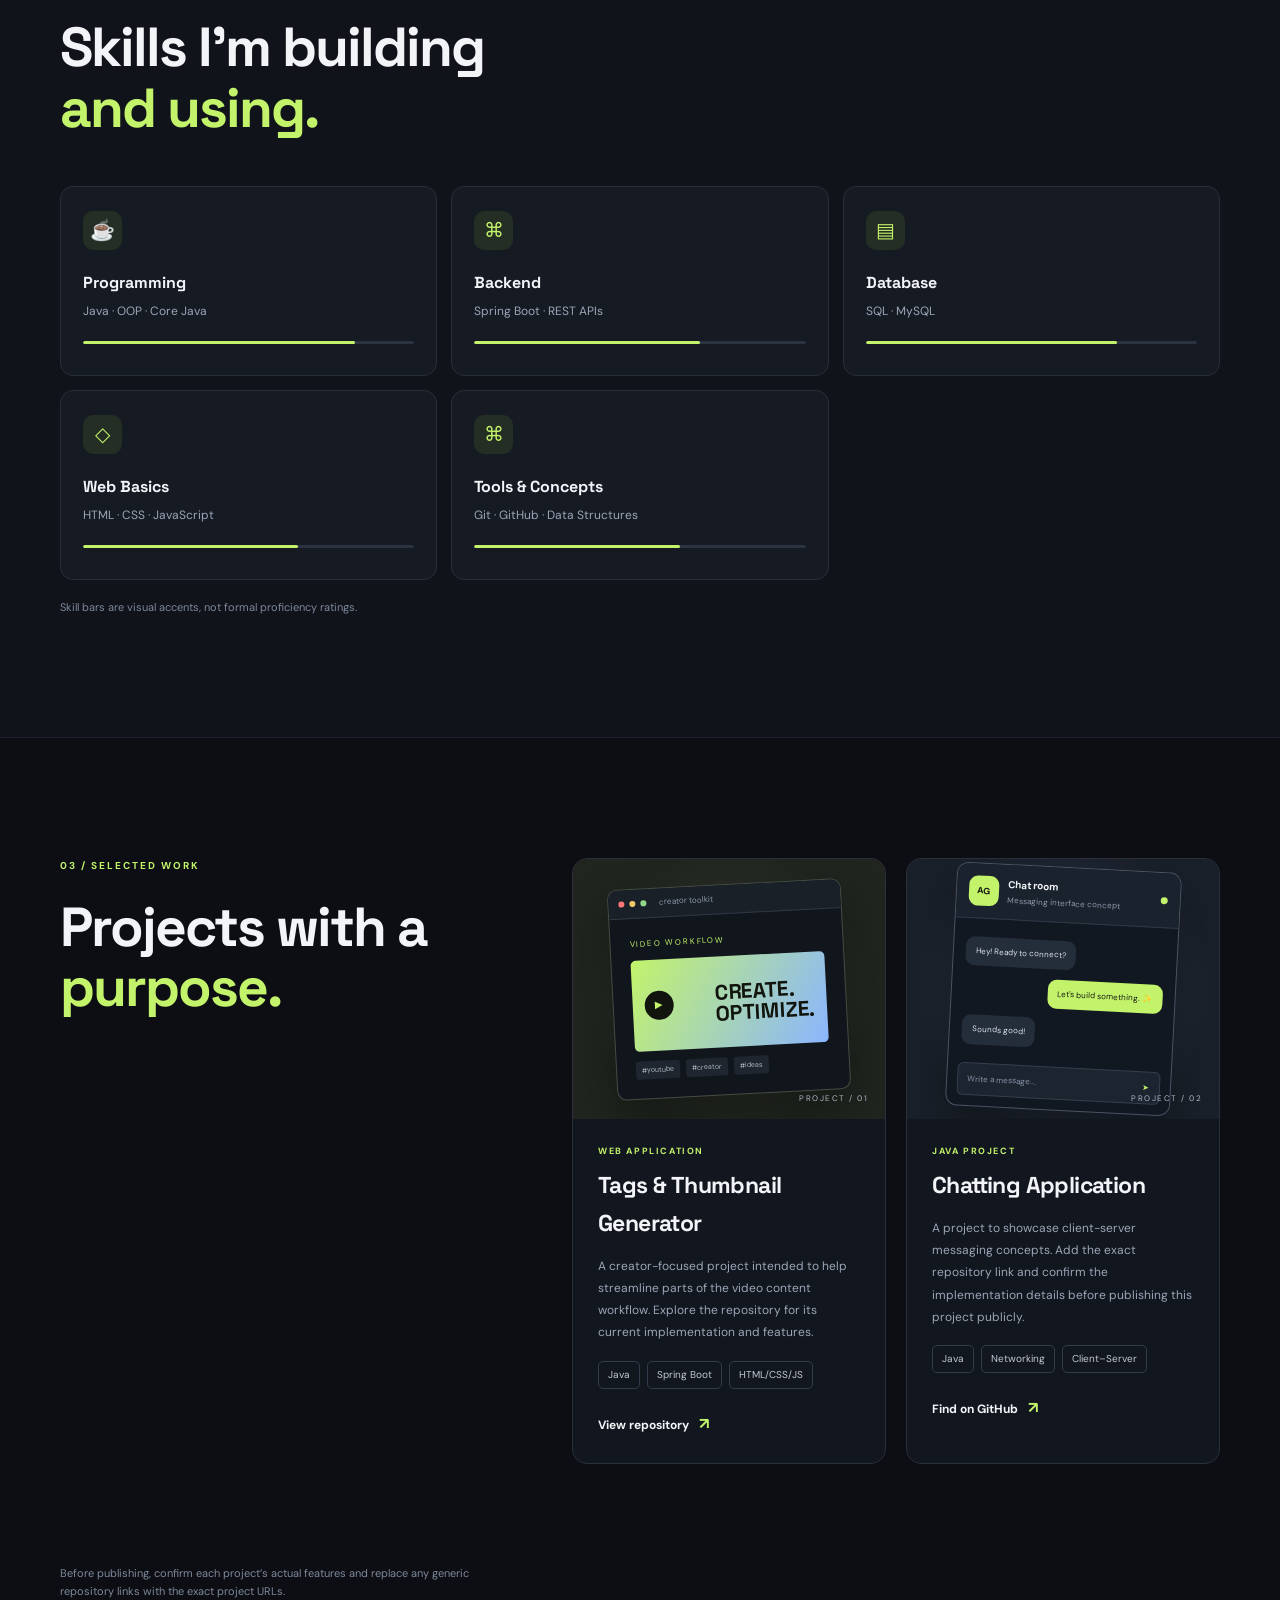
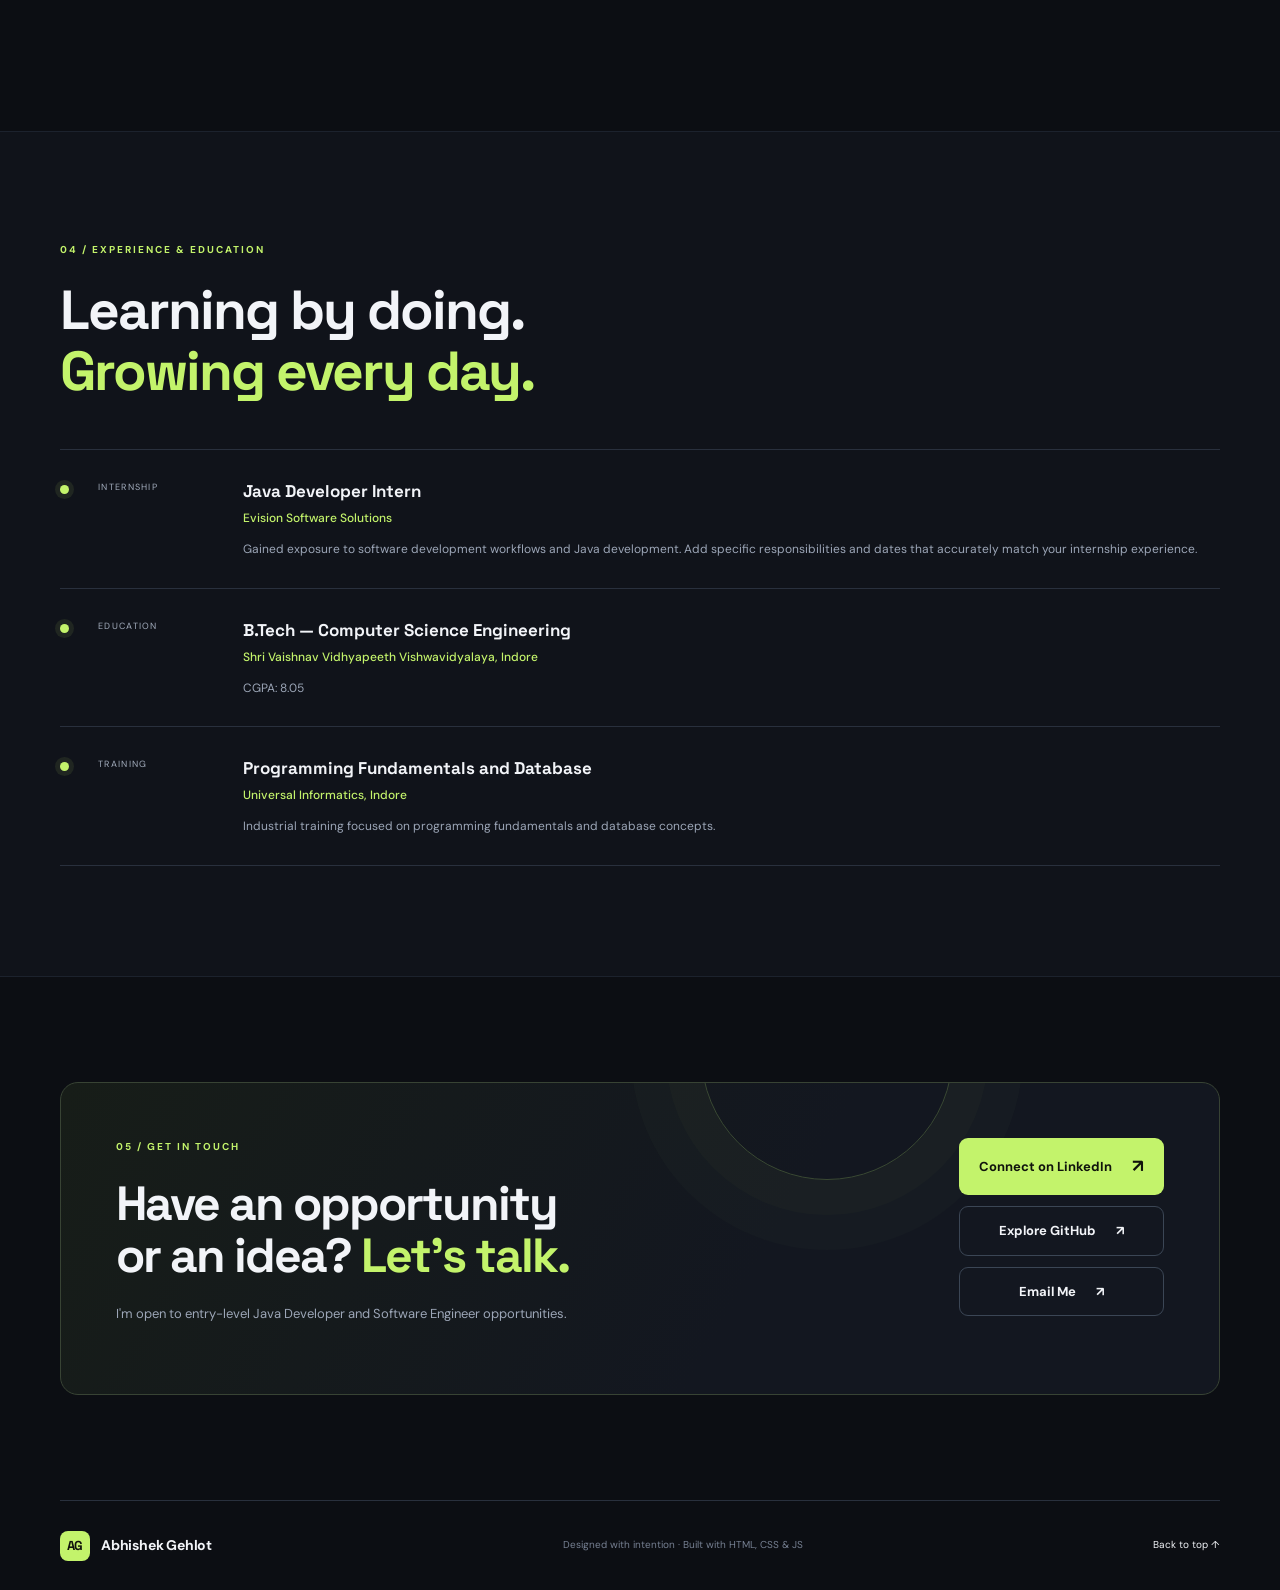
==== commit 4e5124e2: "Enhance contact section with email button Added an email button to the contact section." ====
--- a/index.html
+++ b/index.html
@@ -115,7 +115,11 @@
     </section>
 
     <section class="contact-section container" id="contact">
-      <div class="contact-card"><div><p class="section-index">05 / GET IN TOUCH</p><h2>Have an opportunity<br>or an idea? <span>Let's talk.</span></h2><p class="contact-copy">I'm open to entry-level Java Developer and Software Engineer opportunities.</p></div><div class="contact-actions"><a class="button button-primary" href="https://www.linkedin.com/in/abhishek-gehlot-68874925b/" target="_blank" rel="noreferrer">Connect on LinkedIn <span>↗</span></a><a class="button button-outline" href="https://github.com/abhishek-gehlot" target="_blank" rel="noreferrer">Explore GitHub <span>↗</span></a><button class="copy-email" id="copyEmail" type="button" data-email="ADD_YOUR_EMAIL_HERE">Copy email address ⧉</button><p class="copy-status" id="copyStatus" aria-live="polite"></p></div></div>
+      <div class="contact-card"><div><p class="section-index">05 / GET IN TOUCH</p><h2>Have an opportunity<br>or an idea? <span>Let's talk.</span></h2><p class="contact-copy">I'm open to entry-level Java Developer and Software Engineer opportunities.</p></div><div class="contact-actions"><a class="button button-primary" href="https://www.linkedin.com/in/abhishek-gehlot-68874925b/" target="_blank" rel="noreferrer">Connect on LinkedIn <span>↗</span></a><a class="button button-outline" href="https://github.com/abhishek-gehlot" target="_blank" rel="noreferrer">Explore GitHub <span>↗</span></a>
+<a class="button button-outline"
+   href="mailto:abhishekgehlot012@gmail.com">
+  Email Me <span>↗</span>
+</a><p class="copy-status" id="copyStatus" aria-live="polite"></p></div></div>
     </section>
   </main>
 
